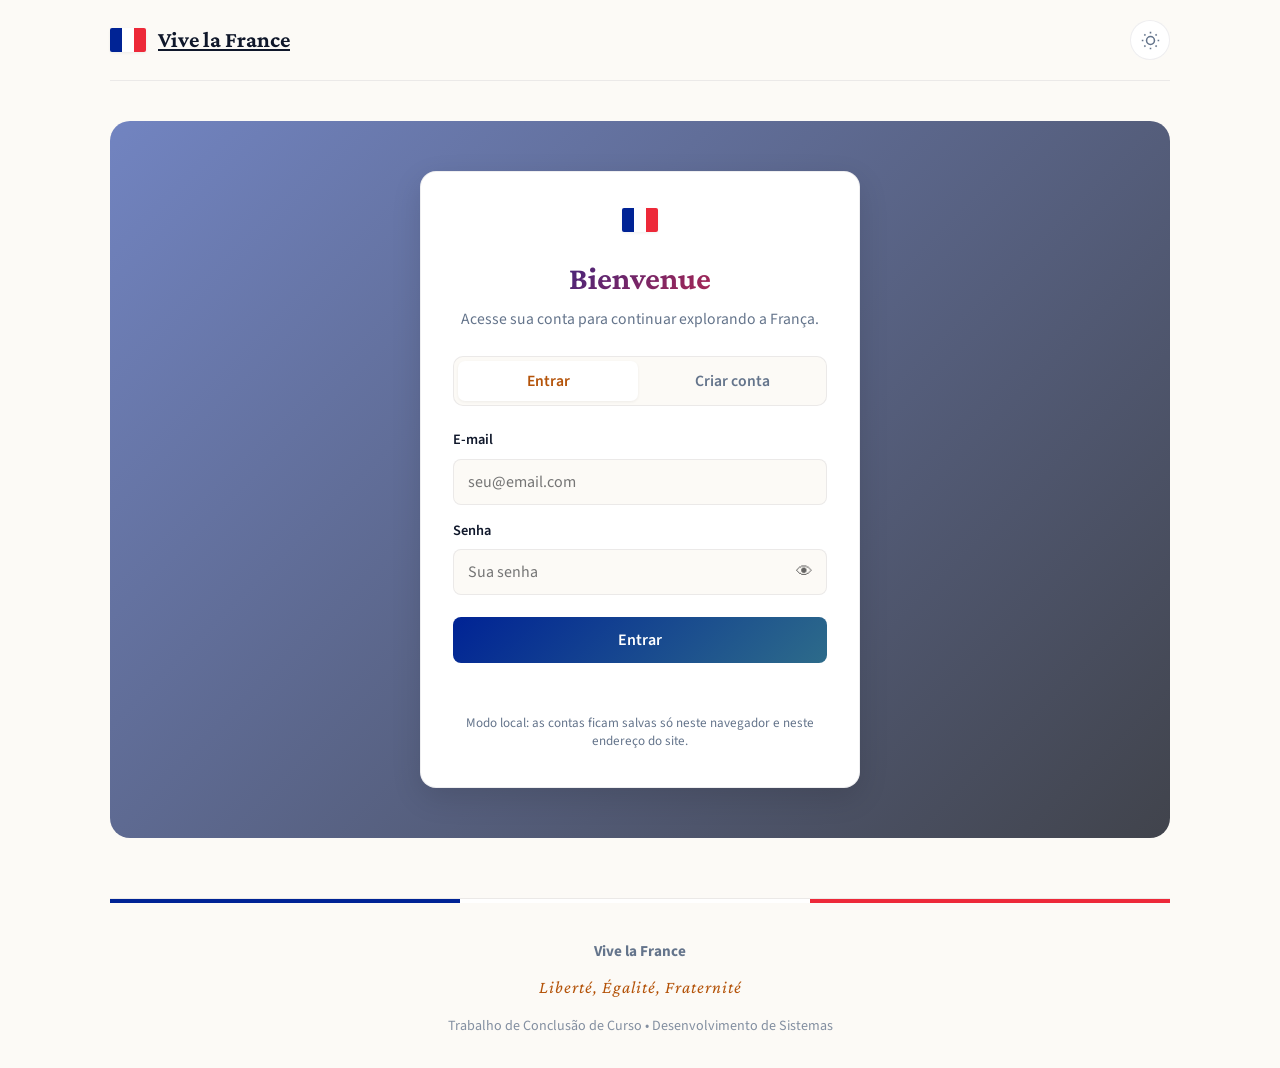
==== contact.html @ 3241c5a3 "Subida de arquivos iniciais" ====
<!DOCTYPE html>
<html lang="pt-BR">
<head>
    <meta charset="UTF-8">
    <meta http-equiv="X-UA-Compatible" content="IE=edge">
    <meta name="viewport" content="width=device-width, initial-scale=1.0">
    <title>Pontos Turísticos - Vive la France</title>
    <link rel="preconnect" href="https://fonts.googleapis.com">
    <link rel="preconnect" href="https://fonts.gstatic.com" crossorigin>
    <link href="https://fonts.googleapis.com/css2?family=Crimson+Pro:wght@400;500;600;700&family=Source+Sans+3:wght@400;500;600&display=swap" rel="stylesheet">
    <!-- Trava de acesso: sem login, redireciona para a tela de entrada -->
    <script>
        (function () {
            var sessao = null;
            try { sessao = JSON.parse(localStorage.getItem('vlf-session')); } catch (e) {}
            if (!sessao || !sessao.email) { location.replace('login.html'); }
        })();
    </script>
    <link rel="stylesheet" href="index.css?v=6">
    <script>
        (function () {
            var saved = localStorage.getItem('vlf-theme');
            var theme = saved || (window.matchMedia('(prefers-color-scheme: dark)').matches ? 'dark' : 'light');
            document.documentElement.setAttribute('data-theme', theme);
        })();
    </script>
</head>
<body>
    <div class="container">
        <!-- Navegação -->
        <nav class="navbar">
            <a href="index.html" class="nav-brand">
                <svg class="flag-icon" viewBox="0 0 30 20" aria-hidden="true">
                    <rect width="10" height="20" fill="#002395"/>
                    <rect x="10" width="10" height="20" fill="#FFFFFF"/>
                    <rect x="20" width="10" height="20" fill="#ED2939"/>
                </svg>
                <span>Vive la France</span>
            </a>
            <div class="nav-right">
                <ul class="nav-menu">
                    <li><a href="index.html">Início</a></li>
                    <li><a href="index.html#ferramentas">Ferramentas</a></li>
                    <li><a href="project.html">Cultura</a></li>
                    <li><a href="contact.html" class="ativo">Pontos Turísticos</a></li>
                    <li id="nav-auth"><a href="login.html">Entrar</a></li>
                </ul>
                <button id="theme-toggle" class="theme-toggle" type="button" aria-label="Alternar modo escuro">
                    <svg class="icon-sun" viewBox="0 0 24 24" fill="none" stroke="currentColor" stroke-width="2" aria-hidden="true">
                        <circle cx="12" cy="12" r="5"/>
                        <path d="M12 1v2M12 21v2M4.22 4.22l1.42 1.42M18.36 18.36l1.42 1.42M1 12h2M21 12h2M4.22 19.78l1.42-1.42M18.36 5.64l1.42-1.42"/>
                    </svg>
                    <svg class="icon-moon" viewBox="0 0 24 24" fill="none" stroke="currentColor" stroke-width="2" aria-hidden="true">
                        <path d="M21 12.79A9 9 0 1111.21 3 7 7 0 0021 12.79z"/>
                    </svg>
                </button>
            </div>
        </nav>

        <!-- Cabeçalho da Página -->
        <header class="page-header">
            <div class="page-header-bg" style="background-image: url('img/estrasburgo.jpg');" aria-hidden="true"></div>
            <a href="index.html" class="voltar-btn">
                <svg viewBox="0 0 24 24" fill="none" stroke="currentColor" stroke-width="2" aria-hidden="true">
                    <path d="M19 12H5M12 19l-7-7 7-7"/>
                </svg>
                Voltar ao início
            </a>
            <h1>Pontos Turísticos</h1>
            <p>Da Torre Eiffel aos campos de lavanda da Provença, descubra os lugares mais deslumbrantes e icônicos da França.</p>
        </header>

        <!-- Conteúdo Principal -->
        <main>
            <!-- Introdução -->
            <section class="section">
                <div class="section-content">
                    <p>
                        A França é o destino turístico mais visitado do mundo, e não é difícil entender por quê. Com uma diversidade paisagística impressionante, o país oferece desde monumentos históricos mundialmente famosos até paisagens naturais de tirar o fôlego. A França possui <strong>49 sítios classificados como Patrimônio Mundial da UNESCO</strong>, demonstrando sua riqueza cultural e natural.
                    </p>
                    
                    <div class="info-cards">
                        <div class="info-card">
                            <h3>Turistas/ano</h3>
                            <p>+100 milhões</p>
                        </div>
                        <div class="info-card">
                            <h3>Sítios UNESCO</h3>
                            <p>49 locais</p>
                        </div>
                        <div class="info-card">
                            <h3>Regiões</h3>
                            <p>18 regiões</p>
                        </div>
                        <div class="info-card">
                            <h3>Museus em Paris</h3>
                            <p>+150 museus</p>
                        </div>
                    </div>
                </div>
            </section>

            <!-- Paris e Île-de-France -->
            <section class="section section-alt">
                <h2 class="section-title">Paris e Região</h2>
                <div class="section-content">
                    <p class="turismo-intro">
                        A capital francesa é uma cidade-luar, repleta de monumentos icônicos, museus de classe mundial e uma atmosfera única.
                    </p>
                    <div class="turismo-cards">
                        <div class="turismo-card">
                            <div class="turismo-card-image" style="background-image: linear-gradient(135deg, rgba(0,35,149,.3), rgba(237,41,57,.25)), url('img/hero-eiffel.webp');"></div>
                            <div class="turismo-card-icon">
                                <svg viewBox="0 0 24 24" fill="none" stroke="currentColor" stroke-width="1.5" aria-hidden="true">
                                    <path d="M12 2L8 10h8L12 2zM8 10l-2 12h12l-2-12H8zM10 14h4v4h-4v-4z"/>
                                </svg>
                            </div>
                            <h3>Torre Eiffel</h3>
                            <p>O símbolo mais icônico de Paris e da França, com 330 metros de altura. Construída por Gustave Eiffel em 1889 para a Exposição Universal, recebe cerca de 7 milhões de visitantes por ano.</p>
                            <span class="turismo-local">Paris • 7º arrondissement</span>
                        </div>
                        <div class="turismo-card">
                            <div class="turismo-card-image" style="background-image: linear-gradient(135deg, rgba(0,35,149,.3), rgba(237,41,57,.25)), url('https://commons.wikimedia.org/wiki/Special:FilePath/Louvre_Museum_Wikimedia_Commons.jpg?width=600');"></div>
                            <div class="turismo-card-icon">
                                <svg viewBox="0 0 24 24" fill="none" stroke="currentColor" stroke-width="1.5" aria-hidden="true">
                                    <path d="M4 19V5a2 2 0 012-2h12a2 2 0 012 2v14M4 19h16M4 19a2 2 0 002 2h12a2 2 0 002-2M8 7h8M8 11h8M8 15h5"/>
                                </svg>
                            </div>
                            <h3>Museu do Louvre</h3>
                            <p>O museu mais visitado do mundo, com mais de 380 mil obras e 35 mil em exposição. Abriga a Mona Lisa de Leonardo da Vinci, a Vênus de Milo e a Vitória de Samotrácia.</p>
                            <span class="turismo-local">Paris • 1º arrondissement</span>
                        </div>
                        <div class="turismo-card">
                            <div class="turismo-card-image" style="background-image: linear-gradient(135deg, rgba(0,35,149,.3), rgba(237,41,57,.25)), url('https://commons.wikimedia.org/wiki/Special:FilePath/Notre-Dame%20de%20Paris%2C%204%20October%202017.jpg?width=600');"></div>
                            <div class="turismo-card-icon">
                                <svg viewBox="0 0 24 24" fill="none" stroke="currentColor" stroke-width="1.5" aria-hidden="true">
                                    <path d="M12 2l-2 7h-7l5.5 4.5L6 21l6-4.5L18 21l-1.5-7.5L22 9h-7l-2-7z"/>
                                </svg>
                            </div>
                            <h3>Catedral de Notre-Dame</h3>
                            <p>Magnífica catedral gótica construída entre 1163 e 1345. Após o incêndio de 2019, passa por um processo de restauração previsto para ser concluído em 2024.</p>
                            <span class="turismo-local">Paris • Ilha da Cidade</span>
                        </div>
                        <div class="turismo-card">
                            <div class="turismo-card-image" style="background-image: linear-gradient(135deg, rgba(0,35,149,.3), rgba(237,41,57,.25)), url('https://commons.wikimedia.org/wiki/Special:FilePath/Arc%20de%20Triomphe%2C%20Paris%2C%20France.jpg?width=600');"></div>
                            <div class="turismo-card-icon">
                                <svg viewBox="0 0 24 24" fill="none" stroke="currentColor" stroke-width="1.5" aria-hidden="true">
                                    <path d="M12 2v20M2 12h20M4.93 4.93l14.14 14.14M19.07 4.93L4.93 19.07"/>
                                </svg>
                            </div>
                            <h3>Arco do Triunfo</h3>
                            <p>Monumento de 50 metros de altura em homenagem aos soldados franceses. No topo, uma vista panorâmica espetacular dos 12 avenidas que irradiam da Praça Charles de Gaulle.</p>
                            <span class="turismo-local">Paris • Praça Charles de Gaulle</span>
                        </div>
                        <div class="turismo-card">
                            <div class="turismo-card-image" style="background-image: linear-gradient(135deg, rgba(0,35,149,.3), rgba(237,41,57,.25)), url('https://commons.wikimedia.org/wiki/Special:FilePath/Versailles_Palace.jpg?width=600');"></div>
                            <div class="turismo-card-icon">
                                <svg viewBox="0 0 24 24" fill="none" stroke="currentColor" stroke-width="1.5" aria-hidden="true">
                                    <path d="M3 21h18M5 21V7l7-4 7 4v14M9 9h1M9 13h1M9 17h1M14 9h1M14 13h1M14 17h1"/>
                                </svg>
                            </div>
                            <h3>Palácio de Versalhes</h3>
                            <p>Símbolo da monarquia absoluta francesa, com 700 quartos, a famosa Sala dos Espelhos e jardins deslumbrantes com fontes. A 20 km de Paris.</p>
                            <span class="turismo-local">Versalhes</span>
                        </div>
                        <div class="turismo-card">
                            <div class="turismo-card-image" style="background-image: linear-gradient(135deg, rgba(0,35,149,.3), rgba(237,41,57,.25)), url('https://commons.wikimedia.org/wiki/Special:FilePath/Sacre%20Coeur%20Basilica%20Paris.jpg?width=600');"></div>
                            <div class="turismo-card-icon">
                                <svg viewBox="0 0 24 24" fill="none" stroke="currentColor" stroke-width="1.5" aria-hidden="true">
                                    <path d="M19 21V5a2 2 0 00-2-2H7a2 2 0 00-2 2v16M12 21v-9M9 21h6"/>
                                </svg>
                            </div>
                            <h3>Basílica de Sacré-Cœur</h3>
                            <p>Branca e imponente no topo da colina de Montmartre, oferece uma das melhores vistas de Paris. Sua construção começou em 1875 como promessa após a guerra franco-prussiana.</p>
                            <span class="turismo-local">Paris • Montmartre</span>
                        </div>
                    </div>
                </div>
            </section>

            <!-- Norte e Normandia -->
            <section class="section">
                <h2 class="section-title">Norte e Normandia</h2>
                <div class="section-content">
                    <p class="turismo-intro">
                        Uma região de paisagens verdes, falésias impressionantes, história medieval e memórias da Segunda Guerra Mundial.
                    </p>
                    <div class="turismo-cards">
                        <div class="turismo-card">
                            <div class="turismo-card-image" style="background-image: linear-gradient(135deg, rgba(0,35,149,.3), rgba(237,41,57,.25)), url('https://commons.wikimedia.org/wiki/Special:FilePath/Le%20Mont-Saint-Michel.jpg?width=600');"></div>
                            <div class="turismo-card-icon">
                                <svg viewBox="0 0 24 24" fill="none" stroke="currentColor" stroke-width="1.5" aria-hidden="true">
                                    <path d="M12 2C8 2 5 5 5 9c0 5 7 13 7 13s7-8 7-13c0-4-3-7-7-7zM12 11a2 2 0 100-4 2 2 0 000 4z"/>
                                </svg>
                            </div>
                            <h3>Mont Saint-Michel</h3>
                            <p>Ilha rochosa com um mosteiro medieval construído entre os séculos XI e XVI. Uma das maravilhas da arquitetura da Normandia, cercada por marés impressionantes.</p>
                            <span class="turismo-local">Normandia</span>
                        </div>
                        <div class="turismo-card">
                            <div class="turismo-card-icon">
                                <svg viewBox="0 0 24 24" fill="none" stroke="currentColor" stroke-width="1.5" aria-hidden="true">
                                    <path d="M21 10c0 7-9 13-9 13s-9-6-9-13a9 9 0 0118 0z"/>
                                    <circle cx="12" cy="10" r="3"/>
                                </svg>
                            </div>
                            <h3>Praias do Desembarque</h3>
                            <p>Locais históricos do Dia D (6 de junho de 1944), quando as forças aliadas desembarcaram na Normandia para libertar a Europa do nazismo. Museus e cemitérios contam esta história.</p>
                            <span class="turismo-local">Normandia • Omaha Beach</span>
                        </div>
                        <div class="turismo-card">
                            <div class="turismo-card-image" style="background-image: linear-gradient(135deg, rgba(0,35,149,.3), rgba(237,41,57,.25)), url('https://commons.wikimedia.org/wiki/Special:FilePath/Etretat%20falaises.jpg?width=600');"></div>
                            <div class="turismo-card-icon">
                                <svg viewBox="0 0 24 24" fill="none" stroke="currentColor" stroke-width="1.5" aria-hidden="true">
                                    <path d="M3 21h18M5 21V8l7-5 7 5v13M9 21v-6h6v6"/>
                                </svg>
                            </div>
                            <h3>Etretat</h3>
                            <p>Famosa por suas falésias de giz branco e arcos naturais esculpididos pelo mar. Inspirou pintores impressionistas como Monet e Courbet.</p>
                            <span class="turismo-local">Normandia • Costa de Alabastro</span>
                        </div>
                    </div>
                </div>
            </section>

            <!-- Sul e Provença -->
            <section class="section section-alt">
                <h2 class="section-title">Sul e Provença</h2>
                <div class="section-content">
                    <p class="turismo-intro">
                        O sul da França encanta com seu clima mediterrâneo, campos de lavanda, cidades históricas e a deslumbrante Costa Azul.
                    </p>
                    <div class="turismo-cards">
                        <div class="turismo-card">
                            <div class="turismo-card-image" style="background-image: linear-gradient(135deg, rgba(0,35,149,.3), rgba(237,41,57,.25)), url('https://commons.wikimedia.org/wiki/Special:FilePath/Lavender%20field%20Provence%20France.jpg?width=600');"></div>
                            <div class="turismo-card-icon">
                                <svg viewBox="0 0 24 24" fill="none" stroke="currentColor" stroke-width="1.5" aria-hidden="true">
                                    <path d="M12 2v20M17 5H9.5a3.5 3.5 0 000 7h5a3.5 3.5 0 010 7H6"/>
                                </svg>
                            </div>
                            <h3>Campos de Lavanda</h3>
                            <p>A Provença é famosa mundialmente por seus campos de lavanda que florescem entre junho e agosto, criando paisagens roxas e perfumadas de tirar o fôlego.</p>
                            <span class="turismo-local">Provença • Plateau de Valensole</span>
                        </div>
                        <div class="turismo-card">
                            <div class="turismo-card-image" style="background-image: linear-gradient(135deg, rgba(0,35,149,.3), rgba(237,41,57,.25)), url('https://commons.wikimedia.org/wiki/Special:FilePath/Nice%20-%20Promenade%20des%20Anglais.jpg?width=600');"></div>
                            <div class="turismo-card-icon">
                                <svg viewBox="0 0 24 24" fill="none" stroke="currentColor" stroke-width="1.5" aria-hidden="true">
                                    <path d="M21 10c0 7-9 13-9 13s-9-6-9-13a9 9 0 0118 0z"/>
                                    <circle cx="12" cy="10" r="3"/>
                                </svg>
                            </div>
                            <h3>Nizza e Costa Azul</h3>
                            <p>Joia da Riviera Francesa, com suas praias, a Baía dos Anjos e a famosa Promenade des Anglais. Ponto de partida para explorar Mônaco, Cannes e Saint-Tropez.</p>
                            <span class="turismo-local">Provença-Alpes-Costa Azul</span>
                        </div>
                        <div class="turismo-card">
                            <div class="turismo-card-image" style="background-image: linear-gradient(135deg, rgba(0,35,149,.3), rgba(237,41,57,.25)), url('https://commons.wikimedia.org/wiki/Special:FilePath/Palais%20des%20Papes%20Avignon.jpg?width=600');"></div>
                            <div class="turismo-card-icon">
                                <svg viewBox="0 0 24 24" fill="none" stroke="currentColor" stroke-width="1.5" aria-hidden="true">
                                    <path d="M8 14v3m4-3v3m4-3v3M3 21h18M3 10h18M3 7l9-4 9 4M4 10h16v11H4V10z"/>
                                </svg>
                            </div>
                            <h3>Palau Papal de Avignon</h3>
                            <p>O maior palácio gótico da Europa, residência de 7 papas no século XIV. Avignon também abriga o maior festival de teatro do mundo.</p>
                            <span class="turismo-local">Provença • Avignon</span>
                        </div>
                        <div class="turismo-card">
                            <div class="turismo-card-icon">
                                <svg viewBox="0 0 24 24" fill="none" stroke="currentColor" stroke-width="1.5" aria-hidden="true">
                                    <path d="M12 2l2.39 4.84L20 7.27l-4 3.9.94 5.5L12 14.77l-4.94 2.9L8 11.17l-4-3.9 5.61-.43L12 2z"/>
                                </svg>
                            </div>
                            <h3>Saint-Tropez</h3>
                            <p>Vila de pescadores transformada em destino de luxo, famosa por suas praias, vida noturna e por atrair celebridades de todo o mundo.</p>
                            <span class="turismo-local">Provença-Alpes-Costa Azul</span>
                        </div>
                    </div>
                </div>
            </section>

            <!-- Outras Regiões -->
            <section class="section">
                <h2 class="section-title">Outras Regiões Imperdíveis</h2>
                <div class="section-content">
                    <div class="turismo-cards">
                        <div class="turismo-card">
                            <div class="turismo-card-image" style="background-image: linear-gradient(135deg, rgba(0,35,149,.3), rgba(237,41,57,.25)), url('https://commons.wikimedia.org/wiki/Special:FilePath/Chateau%20de%20Chambord.jpg?width=600');"></div>
                            <div class="turismo-card-icon">
                                <svg viewBox="0 0 24 24" fill="none" stroke="currentColor" stroke-width="1.5" aria-hidden="true">
                                    <path d="M3 21h18M5 21V7l7-4 7 4v14M9 21V12h6v9"/>
                                </svg>
                            </div>
                            <h3>Castelos do Vale do Loire</h3>
                            <p>Considerado o "jardim da França", o Vale do Loire abriga mais de 300 castelos renascentistas, como Chambord, Chenonceau e Villandry.</p>
                            <span class="turismo-local">Centro-Vale do Loire</span>
                        </div>
                        <div class="turismo-card">
                            <div class="turismo-card-image" style="background-image: linear-gradient(135deg, rgba(0,35,149,.3), rgba(237,41,57,.25)), url('img/hero-lyon.webp');"></div>
                            <div class="turismo-card-icon">
                                <svg viewBox="0 0 24 24" fill="none" stroke="currentColor" stroke-width="1.5" aria-hidden="true">
                                    <path d="M19 21V5a2 2 0 00-2-2H9a2 2 0 00-2 2v16M5 21V9l4-4M19 21H5M9 9h1M9 13h1M14 9h1M14 13h1M9 17h6"/>
                                </svg>
                            </div>
                            <h3>Lyon</h3>
                            <p>Capital histórica da gastronomia francesa e Patrimônio Mundial da UNESCO, com seu centro renascentista, a Place des Terreaux e o Hôtel de Ville.</p>
                            <span class="turismo-local">Auvergne-Ródano-Alpes</span>
                        </div>
                        <div class="turismo-card">
                            <div class="turismo-card-image" style="background-image: linear-gradient(135deg, rgba(0,35,149,.3), rgba(237,41,57,.25)), url('img/estrasburgo.jpg');"></div>
                            <div class="turismo-card-icon">
                                <svg viewBox="0 0 24 24" fill="none" stroke="currentColor" stroke-width="1.5" aria-hidden="true">
                                    <path d="M12 2L2 7l10 5 10-5-10-5zM2 17l10 5 10-5M2 12l10 5 10-5"/>
                                </svg>
                            </div>
                            <h3>Estrasburgo</h3>
                            <p>Cidade na fronteira com a Alemanha, com uma arquitetura encantadora que mistura influências francesas e alemãs. Seu centro histórico e a Catedral Gótica são imperdíveis.</p>
                            <span class="turismo-local">Alsácia • Estrasburgo</span>
                        </div>
                        <div class="turismo-card">
                            <div class="turismo-card-icon">
                                <svg viewBox="0 0 24 24" fill="none" stroke="currentColor" stroke-width="1.5" aria-hidden="true">
                                    <path d="M2 22h20M4 22V10l8-6 8 6v12M10 22v-6h4v6"/>
                                </svg>
                            </div>
                            <h3>Alpes Franceses</h3>
                            <p>Paraíso dos esportes de inverno com estações como Chamonix (ao lado do Mont Blanc, o pico mais alto da Europa) e de verão com trilhas deslumbrantes.</p>
                            <span class="turismo-local">Ródano-Alpes</span>
                        </div>
                    </div>
                </div>
            </section>

            <!-- Dicas de Viagem -->
            <section class="section section-alt">
                <h2 class="section-title">Dicas de Viagem</h2>
                <div class="section-content">
                    <div class="destaques-grid">
                        <div class="destaque-item">
                            <div class="destaque-numero">01</div>
                            <h4>Melhor época</h4>
                            <p>Primavera (abril a junho) e outono (setembro a outubro) oferecem clima agradável e menos turistas.</p>
                        </div>
                        <div class="destaque-item">
                            <div class="destaque-numero">02</div>
                            <h4>Transporte</h4>
                            <p>O TGV (trem de alta velocidade) conecta Paris às principais cidades de forma rápida e confortável.</p>
                        </div>
                        <div class="destaque-item">
                            <div class="destaque-numero">03</div>
                            <h4>Idioma</h4>
                            <p>Aprender algumas frases básicas em francês é sempre apreciado, embora o inglês funcione em áreas turísticas.</p>
                        </div>
                        <div class="destaque-item">
                            <div class="destaque-numero">04</div>
                            <h4>Gastronomia</h4>
                            <p>Não deixe de provar os queijos locais, vinhos, macarons e o tradicional croissant com café.</p>
                        </div>
                    </div>
                </div>
            </section>
        </main>

        <!-- Rodapé -->
        <footer class="footer">
            <div class="footer-content">
                <p><strong>Vive la France</strong></p>
                <p class="footer-motto">Liberté, Égalité, Fraternité</p>
                <p class="footer-tcc">Trabalho de Conclusão de Curso • Desenvolvimento de Sistemas</p>
            </div>
        </footer>
    </div>

    <script src="script.js?v=6"></script>
</body>
</html>
---- index.css ----
/* ============================================
   Vive la France - Estilos principais
   Arquétipo: Magazine / Showcase
   Categoria: History / Culture
   ============================================ */

/* Paleta de cores - History/Culture com toques da bandeira francesa */
:root {
    --bg: #fcfaf6;
    --card: #ffffff;
    --text: #0f172a;
    --muted: #64748b;
    --accent: #b45309;
    --accent-soft: rgba(180, 83, 9, 0.14);
    --accent2: #2d6b8a;
    --accent2-soft: rgba(45, 107, 138, 0.14);
    --border: rgba(15, 23, 42, 0.07);
    --france-blue: #002395;
    --france-blue-soft: rgba(0, 35, 149, 0.08);
    --france-red: #ED2939;
    --france-red-soft: rgba(237, 41, 57, 0.08);
    --shadow-sm: 0 1px 3px rgba(0, 0, 0, 0.06);
    --shadow-md: 0 4px 15px rgba(0, 0, 0, 0.08);
    --shadow-lg: 0 10px 30px rgba(0, 0, 0, 0.12);
    --navbar-bg: rgba(252, 250, 246, 0.95);
    color-scheme: light;
}

/* ============================================
   Modo escuro - via preferência do sistema (automático)
   ou escolha manual (atributo data-theme no <html>)
   ============================================ */
@media (prefers-color-scheme: dark) {
    :root:not([data-theme="light"]) {
        --bg: #12151b;
        --card: #1b1f27;
        --text: #f1f3f8;
        --muted: #9aa5b6;
        --accent: #e2984f;
        --accent-soft: rgba(226, 152, 79, 0.16);
        --accent2: #6fb3d8;
        --accent2-soft: rgba(111, 179, 216, 0.16);
        --border: rgba(255, 255, 255, 0.09);
        --france-blue: #6a8bef;
        --france-blue-soft: rgba(106, 139, 239, 0.14);
        --france-red: #ff6b7a;
        --france-red-soft: rgba(255, 107, 122, 0.14);
        --shadow-sm: 0 1px 3px rgba(0, 0, 0, 0.4);
        --shadow-md: 0 4px 18px rgba(0, 0, 0, 0.5);
        --shadow-lg: 0 12px 32px rgba(0, 0, 0, 0.6);
        --navbar-bg: rgba(18, 21, 27, 0.95);
        color-scheme: dark;
    }
}

:root[data-theme="dark"] {
    --bg: #12151b;
    --card: #1b1f27;
    --text: #f1f3f8;
    --muted: #9aa5b6;
    --accent: #e2984f;
    --accent-soft: rgba(226, 152, 79, 0.16);
    --accent2: #6fb3d8;
    --accent2-soft: rgba(111, 179, 216, 0.16);
    --border: rgba(255, 255, 255, 0.09);
    --france-blue: #6a8bef;
    --france-blue-soft: rgba(106, 139, 239, 0.14);
    --france-red: #ff6b7a;
    --france-red-soft: rgba(255, 107, 122, 0.14);
    --shadow-sm: 0 1px 3px rgba(0, 0, 0, 0.4);
    --shadow-md: 0 4px 18px rgba(0, 0, 0, 0.5);
    --shadow-lg: 0 12px 32px rgba(0, 0, 0, 0.6);
    --navbar-bg: rgba(18, 21, 27, 0.95);
    color-scheme: dark;
}

* {
    margin: 0;
    padding: 0;
    box-sizing: border-box;
}

html {
    scroll-behavior: smooth;
}

body {
    font-family: 'Source Sans 3', Arial, sans-serif;
    background-color: var(--bg);
    color: var(--text);
    line-height: 1.7;
    overflow-x: hidden;
    transition: background-color 0.4s ease, color 0.4s ease;
}

.container {
    max-width: 1100px;
    margin: 0 auto;
    padding: 0 20px;
}

/* ============================================
   Navegação
   ============================================ */
.navbar {
    display: flex;
    justify-content: space-between;
    align-items: center;
    padding: 20px 0;
    border-bottom: 1px solid var(--border);
    margin-bottom: 40px;
    position: sticky;
    top: 0;
    background-color: var(--navbar-bg);
    backdrop-filter: blur(10px);
    z-index: 100;
    transition: background-color 0.4s ease;
}

.nav-brand {
    display: flex;
    align-items: center;
    gap: 12px;
    font-family: 'Crimson Pro', serif;
    font-size: 1.4rem;
    font-weight: 700;
    color: var(--text);
    transition: transform 0.3s ease;
}

.nav-brand:hover {
    transform: scale(1.02);
}

.flag-icon {
    width: 36px;
    height: 24px;
    border-radius: 2px;
    box-shadow: var(--shadow-sm);
}

.nav-right {
    display: flex;
    align-items: center;
    gap: 28px;
    flex-wrap: wrap;
    justify-content: flex-end;
}

.nav-menu {
    display: flex;
    list-style: none;
    gap: 30px;
    flex-wrap: wrap;
}

.nav-menu a {
    text-decoration: none;
    color: var(--muted);
    font-weight: 500;
    transition: color 0.3s ease;
    position: relative;
    padding-bottom: 4px;
}

.nav-menu a:hover,
.nav-menu a.ativo {
    color: var(--accent);
}

.nav-menu a::after {
    content: '';
    position: absolute;
    bottom: -4px;
    left: 0;
    width: 0;
    height: 2px;
    background: linear-gradient(90deg, var(--france-blue), var(--france-red));
    transition: width 0.3s ease;
}

.nav-menu a:hover::after,
.nav-menu a.ativo::after {
    width: 100%;
}

/* Botão de alternância claro/escuro */
.theme-toggle {
    display: flex;
    align-items: center;
    justify-content: center;
    width: 40px;
    height: 40px;
    flex-shrink: 0;
    border-radius: 50%;
    border: 1px solid var(--border);
    background: var(--card);
    color: var(--muted);
    cursor: pointer;
    transition: color 0.3s ease, border-color 0.3s ease, transform 0.4s ease, background 0.3s ease;
}

.theme-toggle:hover {
    color: var(--accent);
    border-color: var(--accent);
    transform: rotate(15deg);
}

.theme-toggle svg {
    width: 19px;
    height: 19px;
}

.theme-toggle .icon-moon {
    display: none;
}

:root[data-theme="dark"] .theme-toggle .icon-sun {
    display: none;
}

:root[data-theme="dark"] .theme-toggle .icon-moon {
    display: block;
}

@media (prefers-color-scheme: dark) {
    :root:not([data-theme="light"]) .theme-toggle .icon-sun {
        display: none;
    }
    :root:not([data-theme="light"]) .theme-toggle .icon-moon {
        display: block;
    }
}

/* ============================================
   Hero / Cabeçalho
   ============================================ */
.hero {
    position: relative;
    display: grid;
    grid-template-columns: 1fr auto;
    gap: 40px;
    align-items: center;
    padding: 70px 40px;
    border-bottom: 1px solid var(--border);
    margin-bottom: 60px;
    border-radius: 20px;
    overflow: hidden;
    isolation: isolate;
}

/* Carrossel de imagens de fundo do hero */
.hero-bg-carousel {
    position: absolute;
    inset: 0;
    z-index: -2;
}

.hero-bg-slide {
    position: absolute;
    inset: 0;
    background-size: cover;
    background-position: center;
    opacity: 0;
    transition: opacity 2s ease;
}

.hero-bg-slide.active {
    opacity: 1;
}

.hero-bg-carousel::after {
    content: '';
    position: absolute;
    inset: 0;
    z-index: -1;
    background: linear-gradient(115deg, var(--bg) 0%, rgba(252, 250, 246, 0.86) 40%, rgba(252, 250, 246, 0.55) 100%);
    transition: background 0.4s ease;
}

:root[data-theme="dark"] .hero-bg-carousel::after {
    background: linear-gradient(115deg, var(--bg) 0%, rgba(18, 21, 27, 0.88) 40%, rgba(18, 21, 27, 0.6) 100%);
}

@media (prefers-color-scheme: dark) {
    :root:not([data-theme="light"]) .hero-bg-carousel::after {
        background: linear-gradient(115deg, var(--bg) 0%, rgba(18, 21, 27, 0.88) 40%, rgba(18, 21, 27, 0.6) 100%);
    }
}

.hero-content h1 {
    font-family: 'Crimson Pro', serif;
    font-size: 3.5rem;
    font-weight: 700;
    color: var(--text);
    margin-bottom: 10px;
    line-height: 1.1;
    background: linear-gradient(135deg, var(--france-blue), var(--france-red));
    -webkit-background-clip: text;
    -webkit-text-fill-color: transparent;
    background-clip: text;
}

.hero-subtitle {
    font-family: 'Crimson Pro', serif;
    font-size: 1.4rem;
    font-style: italic;
    color: var(--accent);
    margin-bottom: 20px;
}

.hero-description {
    font-size: 1.1rem;
    color: var(--muted);
    max-width: 500px;
}

.hero-flag svg {
    width: 280px;
    height: auto;
    border-radius: 6px;
    box-shadow: var(--shadow-lg);
    transition: transform 0.5s ease;
    animation: bandeiraOnda 4s ease-in-out infinite;
}

@keyframes bandeiraOnda {
    0%, 100% { transform: perspective(600px) rotateY(0deg); }
    50% { transform: perspective(600px) rotateY(5deg); }
}

/* ============================================
   Seções
   ============================================ */
.section {
    padding: 50px 0;
    scroll-margin-top: 80px;
}

.section-alt {
    background-color: var(--card);
    margin: 0 -20px;
    padding: 50px 20px;
    border-radius: 8px;
    box-shadow: var(--shadow-sm);
    transition: background-color 0.4s ease;
}

.section-title {
    font-family: 'Crimson Pro', serif;
    font-size: 2.2rem;
    font-weight: 700;
    color: var(--text);
    margin-bottom: 25px;
    padding-bottom: 12px;
    border-bottom: 3px solid transparent;
    border-image: linear-gradient(90deg, var(--france-blue), var(--france-red)) 1;
    display: inline-block;
}

.section-content p {
    margin-bottom: 16px;
    font-size: 1.05rem;
    color: var(--text);
}

.section-content strong {
    color: var(--accent);
}

/* ============================================
   Cards de informação
   ============================================ */
.info-cards {
    display: grid;
    grid-template-columns: repeat(auto-fit, minmax(180px, 1fr));
    gap: 16px;
    margin-top: 30px;
}

.info-card {
    background: var(--card);
    border: 1px solid var(--border);
    border-radius: 8px;
    padding: 20px;
    text-align: center;
    transition: transform 0.3s ease, box-shadow 0.3s ease, background-color 0.4s ease;
    border-top: 3px solid var(--accent);
    position: relative;
    overflow: hidden;
}

.info-card::before {
    content: '';
    position: absolute;
    top: 0;
    left: 0;
    width: 100%;
    height: 100%;
    background: linear-gradient(135deg, var(--france-blue-soft), var(--france-red-soft));
    opacity: 0;
    transition: opacity 0.3s ease;
}

.info-card:hover {
    transform: translateY(-5px);
    box-shadow: var(--shadow-md);
}

.info-card:hover::before {
    opacity: 1;
}

.info-card > * {
    position: relative;
    z-index: 1;
}

.info-card h3 {
    font-family: 'Crimson Pro', serif;
    font-size: 0.9rem;
    color: var(--muted);
    text-transform: uppercase;
    letter-spacing: 0.5px;
    margin-bottom: 8px;
}

.info-card p {
    font-size: 1.2rem;
    font-weight: 600;
    color: var(--text);
    margin: 0;
}

/* ============================================
   Timeline de História
   ============================================ */
.timeline {
    position: relative;
    margin-top: 30px;
    padding-left: 30px;
}

.timeline::before {
    content: '';
    position: absolute;
    left: 8px;
    top: 0;
    bottom: 0;
    width: 3px;
    background: linear-gradient(180deg, var(--france-blue), var(--france-red));
    border-radius: 2px;
}

.timeline-item {
    position: relative;
    padding-bottom: 30px;
    padding-left: 25px;
}

.timeline-item:last-child {
    padding-bottom: 0;
}

.timeline-item::before {
    content: '';
    position: absolute;
    left: -26px;
    top: 6px;
    width: 16px;
    height: 16px;
    background: var(--card);
    border: 3px solid var(--accent);
    border-radius: 50%;
    z-index: 1;
    transition: all 0.3s ease;
}

.timeline-item:hover::before {
    background: var(--accent);
    transform: scale(1.2);
}

.timeline-ano {
    font-family: 'Crimson Pro', serif;
    font-size: 1.3rem;
    font-weight: 700;
    color: var(--france-blue);
    margin-bottom: 4px;
}

.timeline-titulo {
    font-weight: 600;
    color: var(--text);
    margin-bottom: 6px;
    font-size: 1.05rem;
}

.timeline-desc {
    color: var(--muted);
    font-size: 0.98rem;
}

/* ============================================
   Grid de Cultura
   ============================================ */
.culture-grid {
    display: grid;
    grid-template-columns: repeat(auto-fit, minmax(240px, 1fr));
    gap: 24px;
    margin-top: 30px;
}

.culture-item {
    background: var(--card);
    border: 1px solid var(--border);
    border-radius: 10px;
    padding: 28px 24px;
    transition: transform 0.3s ease, box-shadow 0.3s ease, background-color 0.4s ease;
    position: relative;
    overflow: hidden;
}

.culture-item::after {
    content: '';
    position: absolute;
    top: 0;
    left: 0;
    width: 100%;
    height: 4px;
    background: linear-gradient(90deg, var(--france-blue), var(--france-red));
    transform: scaleX(0);
    transition: transform 0.4s ease;
    z-index: 2;
}

.culture-item:hover {
    transform: translateY(-6px);
    box-shadow: var(--shadow-md);
}

.culture-item:hover::after {
    transform: scaleX(1);
}

/* Imagem no topo do card de cultura (bleed até a borda) */
.culture-item-image {
    height: 150px;
    margin: -28px -24px 18px -24px;
    background-size: cover;
    background-position: center;
}

.culture-icon {
    width: 44px;
    height: 44px;
    color: var(--accent);
    margin-bottom: 16px;
    padding: 8px;
    background: var(--accent-soft);
    border-radius: 10px;
    transition: transform 0.3s ease;
}

.culture-item:hover .culture-icon {
    transform: rotate(5deg) scale(1.1);
}

.culture-item h3 {
    font-family: 'Crimson Pro', serif;
    font-size: 1.3rem;
    color: var(--text);
    margin-bottom: 10px;
}

.culture-item p {
    color: var(--muted);
    font-size: 0.98rem;
    margin: 0;
}

/* ============================================
   Cards de Turismo
   ============================================ */
.turismo-intro {
    margin-bottom: 30px;
    font-size: 1.1rem;
}

.turismo-cards {
    display: grid;
    grid-template-columns: repeat(auto-fit, minmax(280px, 1fr));
    gap: 24px;
}

.turismo-card {
    background: var(--bg);
    border: 1px solid var(--border);
    border-radius: 12px;
    padding: 28px;
    transition: transform 0.3s ease, box-shadow 0.3s ease, background-color 0.4s ease;
    border-left: 4px solid var(--accent2);
    position: relative;
    overflow: hidden;
}

.turismo-card:hover {
    transform: translateY(-6px);
    box-shadow: var(--shadow-md);
    border-left-color: var(--france-red);
}

/* Imagem no topo do card de turismo (bleed até a borda) */
.turismo-card-image {
    height: 170px;
    margin: -28px -28px 20px -28px;
    background-size: cover;
    background-position: center;
}

.turismo-card-icon {
    width: 56px;
    height: 56px;
    background: var(--accent2-soft);
    border-radius: 12px;
    display: flex;
    align-items: center;
    justify-content: center;
    margin-bottom: 18px;
    color: var(--accent2);
    transition: all 0.3s ease;
}

.turismo-card:hover .turismo-card-icon {
    background: var(--france-red-soft);
    color: var(--france-red);
    transform: scale(1.1);
}

.turismo-card-icon svg {
    width: 28px;
    height: 28px;
}

.turismo-card h3 {
    font-family: 'Crimson Pro', serif;
    font-size: 1.4rem;
    color: var(--text);
    margin-bottom: 12px;
}

.turismo-card p {
    color: var(--muted);
    font-size: 0.98rem;
    margin: 0;
    line-height: 1.6;
}

.turismo-local {
    display: inline-block;
    margin-top: 14px;
    padding: 4px 12px;
    background: var(--france-blue-soft);
    color: var(--france-blue);
    border-radius: 20px;
    font-size: 0.85rem;
    font-weight: 600;
}

/* ============================================
   Destaques / Curiosidades
   ============================================ */
.destaques-grid {
    display: grid;
    grid-template-columns: repeat(auto-fit, minmax(250px, 1fr));
    gap: 20px;
    margin-top: 30px;
}

.destaque-item {
    background: linear-gradient(135deg, var(--card), var(--bg));
    border: 1px solid var(--border);
    border-radius: 12px;
    padding: 24px;
    transition: all 0.3s ease;
}

.destaque-item:hover {
    box-shadow: var(--shadow-md);
    transform: translateX(5px);
}

.destaque-numero {
    font-family: 'Crimson Pro', serif;
    font-size: 2.5rem;
    font-weight: 700;
    background: linear-gradient(135deg, var(--france-blue), var(--france-red));
    -webkit-background-clip: text;
    -webkit-text-fill-color: transparent;
    background-clip: text;
    line-height: 1;
    margin-bottom: 10px;
}

.destaque-item h4 {
    font-family: 'Crimson Pro', serif;
    font-size: 1.15rem;
    color: var(--text);
    margin-bottom: 8px;
}

.destaque-item p {
    color: var(--muted);
    font-size: 0.95rem;
    margin: 0;
}

/* ============================================
   Ferramentas de Viagem (Clima + Conversor)
   ============================================ */
.tools-grid {
    display: grid;
    grid-template-columns: repeat(auto-fit, minmax(280px, 1fr));
    gap: 24px;
    margin-top: 30px;
}

.tool-card {
    background: var(--card);
    border: 1px solid var(--border);
    border-radius: 12px;
    padding: 28px;
    box-shadow: var(--shadow-sm);
    transition: background-color 0.4s ease;
}

.tool-card h3 {
    font-family: 'Crimson Pro', serif;
    font-size: 1.3rem;
    margin-bottom: 18px;
    color: var(--text);
}

.tool-card select,
.tool-card input {
    width: 100%;
    padding: 10px 14px;
    border: 1px solid var(--border);
    border-radius: 8px;
    font-family: 'Source Sans 3', sans-serif;
    font-size: 1rem;
    background: var(--bg);
    color: var(--text);
}

#conversor-direcao {
    margin-bottom: 14px;
}

.conversor-input-wrapper {
    display: flex;
    gap: 10px;
}

.conversor-input-wrapper input {
    flex: 1;
}

.tool-card button {
    padding: 10px 20px;
    background: var(--accent);
    color: #fff;
    border: none;
    border-radius: 8px;
    font-weight: 600;
    cursor: pointer;
    transition: background 0.3s ease;
}

.tool-card button:hover {
    background: var(--france-blue);
}

.clima-resultado,
.conversor-resultado {
    margin-top: 18px;
    min-height: 40px;
}

.clima-info {
    display: flex;
    align-items: center;
    gap: 16px;
}

.clima-icone {
    font-size: 2.5rem;
}

.clima-temp {
    font-size: 1.6rem;
    font-weight: 700;
    color: var(--text);
}

.clima-desc {
    color: var(--muted);
    font-size: 0.95rem;
}

.clima-vento {
    color: var(--muted);
    font-size: 0.85rem;
}

.conversor-valor {
    font-size: 1.2rem;
    color: var(--text);
}

.conversor-data {
    color: var(--muted);
    font-size: 0.85rem;
    margin-top: 4px;
}

.loading-text,
.erro-text {
    color: var(--muted);
    font-size: 0.95rem;
}

.erro-text {
    color: var(--france-red);
}

/* ============================================
   Páginas internas - Navegação entre páginas
   ============================================ */
.page-header {
    position: relative;
    text-align: center;
    padding: 60px 30px 60px;
    border-bottom: 1px solid var(--border);
    margin-bottom: 50px;
    border-radius: 20px;
    overflow: hidden;
    isolation: isolate;
}

.page-header-bg {
    position: absolute;
    inset: 0;
    z-index: -2;
    background-size: cover;
    background-position: center;
}

.page-header-bg::after {
    content: '';
    position: absolute;
    inset: 0;
    background: linear-gradient(180deg, rgba(252, 250, 246, 0.88) 0%, var(--bg) 92%);
}

:root[data-theme="dark"] .page-header-bg::after {
    background: linear-gradient(180deg, rgba(18, 21, 27, 0.88) 0%, var(--bg) 92%);
}

@media (prefers-color-scheme: dark) {
    :root:not([data-theme="light"]) .page-header-bg::after {
        background: linear-gradient(180deg, rgba(18, 21, 27, 0.88) 0%, var(--bg) 92%);
    }
}

.page-header h1 {
    font-family: 'Crimson Pro', serif;
    font-size: 2.8rem;
    font-weight: 700;
    margin-bottom: 12px;
    background: linear-gradient(135deg, var(--france-blue), var(--france-red));
    -webkit-background-clip: text;
    -webkit-text-fill-color: transparent;
    background-clip: text;
}

.page-header p {
    font-size: 1.15rem;
    color: var(--muted);
    max-width: 600px;
    margin: 0 auto;
}

.voltar-btn {
    display: inline-flex;
    align-items: center;
    gap: 8px;
    padding: 10px 20px;
    background: var(--card);
    border: 1px solid var(--border);
    border-radius: 8px;
    color: var(--muted);
    text-decoration: none;
    font-weight: 500;
    transition: all 0.3s ease;
    margin-bottom: 20px;
}

.voltar-btn:hover {
    background: var(--accent-soft);
    color: var(--accent);
    border-color: var(--accent);
    transform: translateX(-3px);
}

.voltar-btn svg {
    width: 18px;
    height: 18px;
}

/* ============================================
   Rodapé
   ============================================ */
.footer {
    margin-top: 60px;
    padding: 40px 0 30px;
    border-top: 1px solid var(--border);
    text-align: center;
    position: relative;
}

.footer::before {
    content: '';
    position: absolute;
    top: 0;
    left: 0;
    width: 100%;
    height: 4px;
    background: linear-gradient(90deg, var(--france-blue), var(--france-blue) 33%, var(--card) 33%, var(--card) 66%, var(--france-red) 66%, var(--france-red) 100%);
}

.footer-content p {
    color: var(--muted);
    font-size: 0.95rem;
}

.footer-motto {
    font-family: 'Crimson Pro', serif;
    font-style: italic;
    color: var(--accent) !important;
    margin-top: 8px;
    font-size: 1.1rem !important;
    letter-spacing: 1px;
}

.footer-tcc {
    margin-top: 12px;
    font-size: 0.88rem !important;
    opacity: 0.8;
}

/* ============================================
   Animações de entrada
   ============================================ */
@keyframes fadeInUp {
    from {
        opacity: 0;
        transform: translateY(25px);
    }
    to {
        opacity: 1;
        transform: translateY(0);
    }
}

.section,
.hero,
.navbar,
.footer {
    animation: fadeInUp 0.7s ease forwards;
}

.timeline-item,
.culture-item,
.turismo-card,
.info-card,
.destaque-item {
    animation: fadeInUp 0.6s ease forwards;
    opacity: 0;
}

.timeline-item:nth-child(1) { animation-delay: 0.1s; }
.timeline-item:nth-child(2) { animation-delay: 0.2s; }
.timeline-item:nth-child(3) { animation-delay: 0.3s; }
.timeline-item:nth-child(4) { animation-delay: 0.4s; }
.timeline-item:nth-child(5) { animation-delay: 0.5s; }

.culture-item:nth-child(1),
.turismo-card:nth-child(1),
.info-card:nth-child(1),
.destaque-item:nth-child(1) { animation-delay: 0.1s; }
.culture-item:nth-child(2),
.turismo-card:nth-child(2),
.info-card:nth-child(2),
.destaque-item:nth-child(2) { animation-delay: 0.2s; }
.culture-item:nth-child(3),
.turismo-card:nth-child(3),
.info-card:nth-child(3),
.destaque-item:nth-child(3) { animation-delay: 0.3s; }
.culture-item:nth-child(4),
.turismo-card:nth-child(4),
.info-card:nth-child(4),
.destaque-item:nth-child(4) { animation-delay: 0.4s; }
.turismo-card:nth-child(5),
.destaque-item:nth-child(5) { animation-delay: 0.5s; }
.turismo-card:nth-child(6),
.destaque-item:nth-child(6) { animation-delay: 0.6s; }

/* ============================================
   Responsividade
   ============================================ */
@media (max-width: 768px) {
    .navbar {
        flex-direction: column;
        gap: 16px;
        padding: 15px 0;
    }

    .nav-right {
        justify-content: center;
    }

    .nav-menu {
        gap: 20px;
        flex-wrap: wrap;
        justify-content: center;
    }

    .hero {
        grid-template-columns: 1fr;
        text-align: center;
        gap: 30px;
        padding: 50px 24px;
    }

    .hero-content h1 {
        font-size: 2.5rem;
    }

    .hero-description {
        margin: 0 auto;
    }

    .hero-flag {
        display: flex;
        justify-content: center;
    }

    .hero-flag svg {
        width: 220px;
    }

    .section-title {
        font-size: 1.8rem;
    }

    .info-cards {
        grid-template-columns: repeat(2, 1fr);
    }

    .page-header h1 {
        font-size: 2.2rem;
    }

    .timeline {
        padding-left: 20px;
    }

    .conversor-input-wrapper {
        flex-direction: column;
    }
}

@media (max-width: 480px) {
    .hero-content h1 {
        font-size: 2rem;
    }

    .hero-subtitle {
        font-size: 1.15rem;
    }

    .info-cards {
        grid-template-columns: 1fr;
    }

    .culture-grid,
    .turismo-cards,
    .destaques-grid,
    .tools-grid {
        grid-template-columns: 1fr;
    }

    .section-title {
        font-size: 1.6rem;
    }

    .page-header h1 {
        font-size: 1.9rem;
    }

    .nav-menu {
        gap: 15px;
        font-size: 0.95rem;
    }
}

/* Respeita usuários que preferem menos movimento */
@media (prefers-reduced-motion: reduce) {
    *, *::before, *::after {
        animation-duration: 0.01ms !important;
        animation-iteration-count: 1 !important;
        transition-duration: 0.01ms !important;
        scroll-behavior: auto !important;
    }
}

/* ============================================
   Tela de login / cadastro
   ============================================ */
.login-wrapper {
    position: relative;
    display: flex;
    align-items: center;
    justify-content: center;
    min-height: 620px;
    padding: 50px 20px;
    border-radius: 20px;
    overflow: hidden;
    background-size: cover;
    background-position: center;
    isolation: isolate;
}

.login-overlay {
    position: absolute;
    inset: 0;
    z-index: -1;
    background: linear-gradient(135deg, rgba(0, 35, 149, 0.55), rgba(12, 16, 28, 0.78));
}

.login-card {
    width: 100%;
    max-width: 440px;
    background: var(--card);
    border: 1px solid var(--border);
    border-radius: 16px;
    padding: 36px 32px;
    box-shadow: var(--shadow-lg);
    transition: background-color 0.4s ease;
}

.login-brand {
    text-align: center;
    margin-bottom: 24px;
}

.login-brand .flag-icon {
    margin-bottom: 10px;
}

.login-brand h1 {
    font-family: 'Crimson Pro', serif;
    font-size: 2rem;
    background: linear-gradient(135deg, var(--france-blue), var(--france-red));
    -webkit-background-clip: text;
    -webkit-text-fill-color: transparent;
    background-clip: text;
}

.login-brand p {
    color: var(--muted);
    font-size: 0.98rem;
}

.login-tabs {
    display: grid;
    grid-template-columns: 1fr 1fr;
    gap: 4px;
    padding: 4px;
    background: var(--bg);
    border: 1px solid var(--border);
    border-radius: 10px;
    margin-bottom: 22px;
}

.login-tab {
    padding: 9px 10px;
    border: none;
    border-radius: 7px;
    background: transparent;
    color: var(--muted);
    font-family: inherit;
    font-size: 0.98rem;
    font-weight: 600;
    cursor: pointer;
    transition: all 0.3s ease;
}

.login-tab.active {
    background: var(--card);
    color: var(--accent);
    box-shadow: var(--shadow-sm);
}

.login-form[hidden],
.login-logged[hidden],
#login-forms[hidden] {
    display: none;
}

.login-form label {
    display: block;
    margin: 14px 0 6px;
    font-size: 0.9rem;
    font-weight: 600;
    color: var(--text);
}

.login-form input {
    width: 100%;
    padding: 11px 14px;
    border: 1px solid var(--border);
    border-radius: 8px;
    font-family: inherit;
    font-size: 1rem;
    background: var(--bg);
    color: var(--text);
    transition: border-color 0.3s ease, box-shadow 0.3s ease;
}

.login-form input:focus {
    outline: none;
    border-color: var(--accent);
    box-shadow: 0 0 0 3px var(--accent-soft);
}

.senha-wrapper {
    position: relative;
}

.senha-wrapper input {
    padding-right: 46px;
}

.senha-toggle {
    position: absolute;
    right: 6px;
    top: 50%;
    transform: translateY(-50%);
    width: 34px;
    height: 34px;
    border: none;
    border-radius: 6px;
    background: transparent;
    cursor: pointer;
    font-size: 1.05rem;
    opacity: 0.6;
    transition: opacity 0.3s ease;
}

.senha-toggle:hover {
    opacity: 1;
}

.login-btn {
    display: block;
    width: 100%;
    margin-top: 22px;
    padding: 12px 20px;
    border: none;
    border-radius: 8px;
    background: linear-gradient(135deg, var(--france-blue), var(--accent2));
    color: #fff;
    font-family: inherit;
    font-size: 1rem;
    font-weight: 600;
    text-align: center;
    text-decoration: none;
    cursor: pointer;
    transition: transform 0.3s ease, box-shadow 0.3s ease;
}

.login-btn:hover {
    transform: translateY(-2px);
    box-shadow: var(--shadow-md);
}

.login-btn-outline {
    background: transparent;
    color: var(--muted);
    border: 1px solid var(--border);
    margin-top: 12px;
}

.login-btn-outline:hover {
    color: var(--france-red);
    border-color: var(--france-red);
    box-shadow: none;
}

.login-logged {
    text-align: center;
}

.login-logged p {
    color: var(--text);
}

.login-msg {
    min-height: 1.4em;
    margin-top: 14px;
    font-size: 0.93rem;
    text-align: center;
    color: var(--france-red);
}

.login-msg.ok {
    color: #2e8b57;
}

@media (max-width: 480px) {
    .login-card {
        padding: 28px 20px;
    }
}

/* ============================================
   Clima: previsão de 7 dias
   ============================================ */
.tool-card-wide {
    grid-column: 1 / -1;
}

#cidade-select,
#conversor-direcao,
.conversor-input-wrapper {
    max-width: 520px;
}

.previsao-titulo {
    font-family: 'Crimson Pro', serif;
    font-size: 1.15rem;
    color: var(--text);
    margin-top: 24px;
}

.previsao-grid {
    display: grid;
    grid-template-columns: repeat(auto-fit, minmax(96px, 1fr));
    gap: 10px;
    margin-top: 12px;
}

.previsao-dia {
    display: flex;
    flex-direction: column;
    align-items: center;
    gap: 2px;
    padding: 12px 6px;
    background: var(--bg);
    border: 1px solid var(--border);
    border-radius: 10px;
    text-align: center;
    transition: transform 0.3s ease, box-shadow 0.3s ease, background-color 0.4s ease;
}

.previsao-dia:hover {
    transform: translateY(-3px);
    box-shadow: var(--shadow-sm);
}

.previsao-dia:first-child {
    border-color: var(--accent);
    background: var(--accent-soft);
}

.previsao-nome {
    font-weight: 600;
    color: var(--text);
    font-size: 0.95rem;
}

.previsao-data {
    font-size: 0.78rem;
    color: var(--muted);
}

.previsao-icone {
    font-size: 1.9rem;
    line-height: 1.4;
}

.previsao-temp {
    font-size: 0.95rem;
    color: var(--text);
}

.previsao-temp span {
    color: var(--muted);
}

.previsao-chuva {
    font-size: 0.8rem;
    color: var(--accent2);
}

.btn-retry {
    margin-top: 10px;
}

.login-nota {
    margin-top: 16px;
    font-size: 0.82rem;
    line-height: 1.4;
    text-align: center;
    color: var(--muted);
}

/* Clima atual: garante que o estilo não seja sobrescrito por ".section-content p" */
.tool-card .clima-info {
    gap: 18px;
    margin-top: 6px;
}

.tool-card .clima-info p,
.tool-card .conversor-valor,
.tool-card .conversor-data {
    margin: 0;
}

.tool-card .clima-temp {
    font-size: 2.2rem;
    font-weight: 700;
    line-height: 1.1;
    color: var(--text);
}

.tool-card .clima-desc {
    font-size: 1.05rem;
    color: var(--text);
    margin-top: 2px;
}

.tool-card .clima-vento {
    font-size: 0.9rem;
    color: var(--muted);
    margin-top: 4px;
}

.tool-card .conversor-valor {
    font-size: 1.25rem;
    color: var(--text);
}

.tool-card .conversor-data {
    font-size: 0.85rem;
    color: var(--muted);
    margin-top: 4px;
}
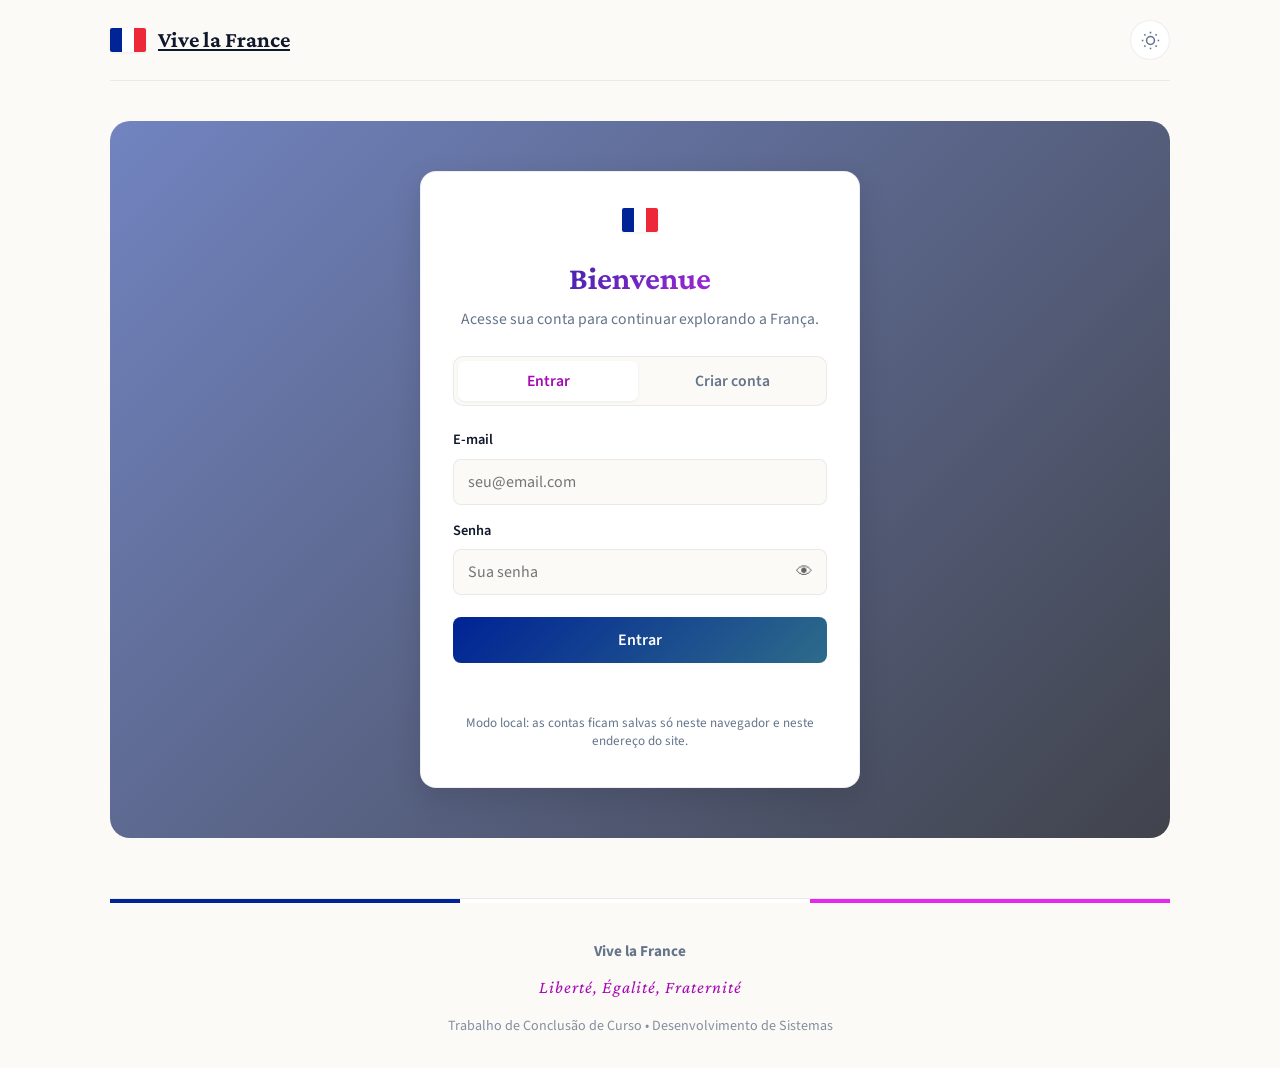
==== commit 9dacb5d2: "\" ====
--- a/contact.html
+++ b/contact.html
@@ -58,16 +58,22 @@
         </nav>
 
         <!-- Cabeçalho da Página -->
-        <header class="page-header">
-            <div class="page-header-bg" style="background-image: url('img/estrasburgo.jpg');" aria-hidden="true"></div>
-            <a href="index.html" class="voltar-btn">
-                <svg viewBox="0 0 24 24" fill="none" stroke="currentColor" stroke-width="2" aria-hidden="true">
-                    <path d="M19 12H5M12 19l-7-7 7-7"/>
-                </svg>
-                Voltar ao início
-            </a>
-            <h1>Pontos Turísticos</h1>
-            <p>Da Torre Eiffel aos campos de lavanda da Provença, descubra os lugares mais deslumbrantes e icônicos da França.</p>
+        <!-- Cabeçalho / Hero -->
+        <header class="hero">
+            <!-- Carrossel de imagens de fundo, alternando automaticamente -->
+            <div class="hero-bg-carousel" aria-hidden="true">
+                <div class="hero-bg-slide active" style="background-image: url('https://blog.123milhas.com/wp-content/uploads/2023/04/franca-guia-de-turismo-cultura-gastronomia-e-mais-arco-do-triunfo-conexao123.jpg?r=0&rs=1&pid=ImgDetMain&o=7&rm=3?width:600');"></div>
+            </div>
+            <div class="hero-content">
+
+            <center>
+                <h1>Pontos Turísticos</h1>  
+                <p class="hero-subtitle">Liberté, Égalité, Fraternité</p>
+            </center>
+            </div>
+            <div class="hero-flag">
+
+            </div>
         </header>
 
         <!-- Conteúdo Principal -->
@@ -109,7 +115,7 @@
                     </p>
                     <div class="turismo-cards">
                         <div class="turismo-card">
-                            <div class="turismo-card-image" style="background-image: linear-gradient(135deg, rgba(0,35,149,.3), rgba(237,41,57,.25)), url('img/hero-eiffel.webp');"></div>
+                            <div class="turismo-card-image" style="background-image: linear-gradient(135deg, rgba(0,35,149,.3), rgba(237,41,57,.25)), url('https://media.traveler.es/photos/6329953bf402c4c5dd576f9a/16:9/w_2560%2Cc_limit/GettyImages-506002904.jpg?width:600');"></div>
                             <div class="turismo-card-icon">
                                 <svg viewBox="0 0 24 24" fill="none" stroke="currentColor" stroke-width="1.5" aria-hidden="true">
                                     <path d="M12 2L8 10h8L12 2zM8 10l-2 12h12l-2-12H8zM10 14h4v4h-4v-4z"/>
@@ -164,7 +170,7 @@
                             <span class="turismo-local">Versalhes</span>
                         </div>
                         <div class="turismo-card">
-                            <div class="turismo-card-image" style="background-image: linear-gradient(135deg, rgba(0,35,149,.3), rgba(237,41,57,.25)), url('https://commons.wikimedia.org/wiki/Special:FilePath/Sacre%20Coeur%20Basilica%20Paris.jpg?width=600');"></div>
+                            <div class="turismo-card-image" style="background-image: linear-gradient(135deg, rgba(0,35,149,.3), rgba(237,41,57,.25)), url('https://th.bing.com/th/id/R.0c2ddb19c002d06e415e5a1d33e62372?rik=5EajiH8Vi5bHZg&pid=ImgRaw&r=0?width=600');"></div>
                             <div class="turismo-card-icon">
                                 <svg viewBox="0 0 24 24" fill="none" stroke="currentColor" stroke-width="1.5" aria-hidden="true">
                                     <path d="M19 21V5a2 2 0 00-2-2H7a2 2 0 00-2 2v16M12 21v-9M9 21h6"/>
@@ -198,10 +204,10 @@
                             <span class="turismo-local">Normandia</span>
                         </div>
                         <div class="turismo-card">
-                            <div class="turismo-card-icon">
-                                <svg viewBox="0 0 24 24" fill="none" stroke="currentColor" stroke-width="1.5" aria-hidden="true">
-                                    <path d="M21 10c0 7-9 13-9 13s-9-6-9-13a9 9 0 0118 0z"/>
-                                    <circle cx="12" cy="10" r="3"/>
+                            <div class="turismo-card-image" style="background-image: linear-gradient(135deg, rgba(0,35,149,.3), rgba(237,41,57,.25)), url('https://flynet.travel/wp-content/uploads/2015/11/normandia-10.jpg?width=600');"></div>
+                            <div class="turismo-card-icon">
+                                <svg viewBox="0 0 24 24" fill="none" stroke="currentColor" stroke-width="1.5" aria-hidden="true">
+                                    <path d="M3 21h18M5 21V8l7-5 7 5v13M9 21v-6h6v6"/>
                                 </svg>
                             </div>
                             <h3>Praias do Desembarque</h3>
@@ -209,7 +215,7 @@
                             <span class="turismo-local">Normandia • Omaha Beach</span>
                         </div>
                         <div class="turismo-card">
-                            <div class="turismo-card-image" style="background-image: linear-gradient(135deg, rgba(0,35,149,.3), rgba(237,41,57,.25)), url('https://commons.wikimedia.org/wiki/Special:FilePath/Etretat%20falaises.jpg?width=600');"></div>
+                            <div class="turismo-card-image" style="background-image: linear-gradient(135deg, rgba(0,35,149,.3), rgba(237,41,57,.25)), url('https://tse3.mm.bing.net/th/id/OIP.k4qhforqYFPiJgAxVdYIvwHaEK?r=0&rs=1&pid=ImgDetMain&o=7&rm=3?width=600');"></div>
                             <div class="turismo-card-icon">
                                 <svg viewBox="0 0 24 24" fill="none" stroke="currentColor" stroke-width="1.5" aria-hidden="true">
                                     <path d="M3 21h18M5 21V8l7-5 7 5v13M9 21v-6h6v6"/>
@@ -232,7 +238,7 @@
                     </p>
                     <div class="turismo-cards">
                         <div class="turismo-card">
-                            <div class="turismo-card-image" style="background-image: linear-gradient(135deg, rgba(0,35,149,.3), rgba(237,41,57,.25)), url('https://commons.wikimedia.org/wiki/Special:FilePath/Lavender%20field%20Provence%20France.jpg?width=600');"></div>
+                            <div class="turismo-card-image" style="background-image: linear-gradient(135deg, rgba(0,35,149,.3), rgba(237,41,57,.25)), url('https://content.cuerpomente.com/medio/2024/07/04/campo-lavanda-brihuega_fb71abbc_240704103921_1280x720.jpg?width=600');"></div>
                             <div class="turismo-card-icon">
                                 <svg viewBox="0 0 24 24" fill="none" stroke="currentColor" stroke-width="1.5" aria-hidden="true">
                                     <path d="M12 2v20M17 5H9.5a3.5 3.5 0 000 7h5a3.5 3.5 0 010 7H6"/>
@@ -243,7 +249,7 @@
                             <span class="turismo-local">Provença • Plateau de Valensole</span>
                         </div>
                         <div class="turismo-card">
-                            <div class="turismo-card-image" style="background-image: linear-gradient(135deg, rgba(0,35,149,.3), rgba(237,41,57,.25)), url('https://commons.wikimedia.org/wiki/Special:FilePath/Nice%20-%20Promenade%20des%20Anglais.jpg?width=600');"></div>
+                            <div class="turismo-card-image" style="background-image: linear-gradient(135deg, rgba(0,35,149,.3), rgba(237,41,57,.25)), url('https://th.bing.com/th/id/R.88b0d771a01aa2d6186d33ecbf80d390?rik=XrJFPjgG5eyaYA&riu=http%3a%2f%2fumavolta.com.br%2fwp-content%2fuploads%2f2018%2f03%2flouvre-102840_1280-1024x682.jpg&ehk=nVIzh2ftVeKG8v8XEYuUDb6JrEUPzxMgFKKOUDX6Xrk%3d&risl=&pid=ImgRaw&r=0?width=600');"></div>
                             <div class="turismo-card-icon">
                                 <svg viewBox="0 0 24 24" fill="none" stroke="currentColor" stroke-width="1.5" aria-hidden="true">
                                     <path d="M21 10c0 7-9 13-9 13s-9-6-9-13a9 9 0 0118 0z"/>
@@ -266,9 +272,10 @@
                             <span class="turismo-local">Provença • Avignon</span>
                         </div>
                         <div class="turismo-card">
-                            <div class="turismo-card-icon">
-                                <svg viewBox="0 0 24 24" fill="none" stroke="currentColor" stroke-width="1.5" aria-hidden="true">
-                                    <path d="M12 2l2.39 4.84L20 7.27l-4 3.9.94 5.5L12 14.77l-4.94 2.9L8 11.17l-4-3.9 5.61-.43L12 2z"/>
+                            <div class="turismo-card-image" style="background-image: linear-gradient(135deg, rgba(0,35,149,.3), rgba(237,41,57,.25)), url('https://images.interhome.group/travelguide/france-saint-tropez-view.jpg?width=600');"></div>
+                            <div class="turismo-card-icon">
+                                <svg viewBox="0 0 24 24" fill="none" stroke="currentColor" stroke-width="1.5" aria-hidden="true">
+                                    <path d="M8 14v3m4-3v3m4-3v3M3 21h18M3 10h18M3 7l9-4 9 4M4 10h16v11H4V10z"/>
                                 </svg>
                             </div>
                             <h3>Saint-Tropez</h3>
@@ -285,7 +292,7 @@
                 <div class="section-content">
                     <div class="turismo-cards">
                         <div class="turismo-card">
-                            <div class="turismo-card-image" style="background-image: linear-gradient(135deg, rgba(0,35,149,.3), rgba(237,41,57,.25)), url('https://commons.wikimedia.org/wiki/Special:FilePath/Chateau%20de%20Chambord.jpg?width=600');"></div>
+                            <div class="turismo-card-image" style="background-image: linear-gradient(135deg, rgba(0,35,149,.3), rgba(237,41,57,.25)), url('https://commons.wikimedia.org/wiki/Special:FilePath/Chateau%20de%20Chambord.jpg?width:600');"></div>
                             <div class="turismo-card-icon">
                                 <svg viewBox="0 0 24 24" fill="none" stroke="currentColor" stroke-width="1.5" aria-hidden="true">
                                     <path d="M3 21h18M5 21V7l7-4 7 4v14M9 21V12h6v9"/>
@@ -296,7 +303,7 @@
                             <span class="turismo-local">Centro-Vale do Loire</span>
                         </div>
                         <div class="turismo-card">
-                            <div class="turismo-card-image" style="background-image: linear-gradient(135deg, rgba(0,35,149,.3), rgba(237,41,57,.25)), url('img/hero-lyon.webp');"></div>
+                            <div class="turismo-card-image" style="background-image: linear-gradient(135deg, rgba(0,35,149,.3), rgba(237,41,57,.25)), url('https://tse4.mm.bing.net/th/id/OIP.4zA9E5JdjQQr3vaRTGn15AHaE7?r=0&rs=1&pid=ImgDetMain&o=7&rm=3?width:600');"></div>
                             <div class="turismo-card-icon">
                                 <svg viewBox="0 0 24 24" fill="none" stroke="currentColor" stroke-width="1.5" aria-hidden="true">
                                     <path d="M19 21V5a2 2 0 00-2-2H9a2 2 0 00-2 2v16M5 21V9l4-4M19 21H5M9 9h1M9 13h1M14 9h1M14 13h1M9 17h6"/>
@@ -307,7 +314,7 @@
                             <span class="turismo-local">Auvergne-Ródano-Alpes</span>
                         </div>
                         <div class="turismo-card">
-                            <div class="turismo-card-image" style="background-image: linear-gradient(135deg, rgba(0,35,149,.3), rgba(237,41,57,.25)), url('img/estrasburgo.jpg');"></div>
+                            <div class="turismo-card-image" style="background-image: linear-gradient(135deg, rgba(0,35,149,.3), rgba(237,41,57,.25)), url('https://i.pinimg.com/originals/1e/75/e2/1e75e2df00f6ed6a9336730d67c271f3.jpg?width:600');"></div>
                             <div class="turismo-card-icon">
                                 <svg viewBox="0 0 24 24" fill="none" stroke="currentColor" stroke-width="1.5" aria-hidden="true">
                                     <path d="M12 2L2 7l10 5 10-5-10-5zM2 17l10 5 10-5M2 12l10 5 10-5"/>
@@ -318,6 +325,7 @@
                             <span class="turismo-local">Alsácia • Estrasburgo</span>
                         </div>
                         <div class="turismo-card">
+                            <div class="turismo-card-image" style="background-image: linear-gradient(135deg, rgba(0,35,149,.3), rgba(237,41,57,.25)), url('https://tse3.mm.bing.net/th/id/OIP._8NC845_ni1MsX4XlIcFWgHaE8?r=0&rs=1&pid=ImgDetMain&o=7&rm=3?width:600');"></div>
                             <div class="turismo-card-icon">
                                 <svg viewBox="0 0 24 24" fill="none" stroke="currentColor" stroke-width="1.5" aria-hidden="true">
                                     <path d="M2 22h20M4 22V10l8-6 8 6v12M10 22v-6h4v6"/>
@@ -373,4 +381,4 @@
 
     <script src="script.js?v=6"></script>
 </body>
-</html>+</html>
--- a/index.css
+++ b/index.css
@@ -10,14 +10,14 @@
     --card: #ffffff;
     --text: #0f172a;
     --muted: #64748b;
-    --accent: #b45309;
+    --accent: #a609b4;
     --accent-soft: rgba(180, 83, 9, 0.14);
     --accent2: #2d6b8a;
     --accent2-soft: rgba(45, 107, 138, 0.14);
     --border: rgba(15, 23, 42, 0.07);
     --france-blue: #002395;
     --france-blue-soft: rgba(0, 35, 149, 0.08);
-    --france-red: #ED2939;
+    --france-red: #e329ed;
     --france-red-soft: rgba(237, 41, 57, 0.08);
     --shadow-sm: 0 1px 3px rgba(0, 0, 0, 0.06);
     --shadow-md: 0 4px 15px rgba(0, 0, 0, 0.08);
@@ -58,7 +58,7 @@
     --card: #1b1f27;
     --text: #f1f3f8;
     --muted: #9aa5b6;
-    --accent: #e2984f;
+    --accent: #a437e7;
     --accent-soft: rgba(226, 152, 79, 0.16);
     --accent2: #6fb3d8;
     --accent2-soft: rgba(111, 179, 216, 0.16);
@@ -295,7 +295,7 @@
     color: var(--text);
     margin-bottom: 10px;
     line-height: 1.1;
-    background: linear-gradient(135deg, var(--france-blue), var(--france-red));
+    background: linear-gradient(135deg, blue, red);
     -webkit-background-clip: text;
     -webkit-text-fill-color: transparent;
     background-clip: text;
@@ -303,15 +303,15 @@
 
 .hero-subtitle {
     font-family: 'Crimson Pro', serif;
+    font-size: 2.5rem;
+    font-style: italic;
+    color: var(--text);
+    margin-bottom: 20px;
+}
+
+.hero-description {
     font-size: 1.4rem;
-    font-style: italic;
-    color: var(--accent);
-    margin-bottom: 20px;
-}
-
-.hero-description {
-    font-size: 1.1rem;
-    color: var(--muted);
+    color: var(--text);
     max-width: 500px;
 }
 
@@ -1467,4 +1467,4 @@
     font-size: 0.85rem;
     color: var(--muted);
     margin-top: 4px;
-}+}
